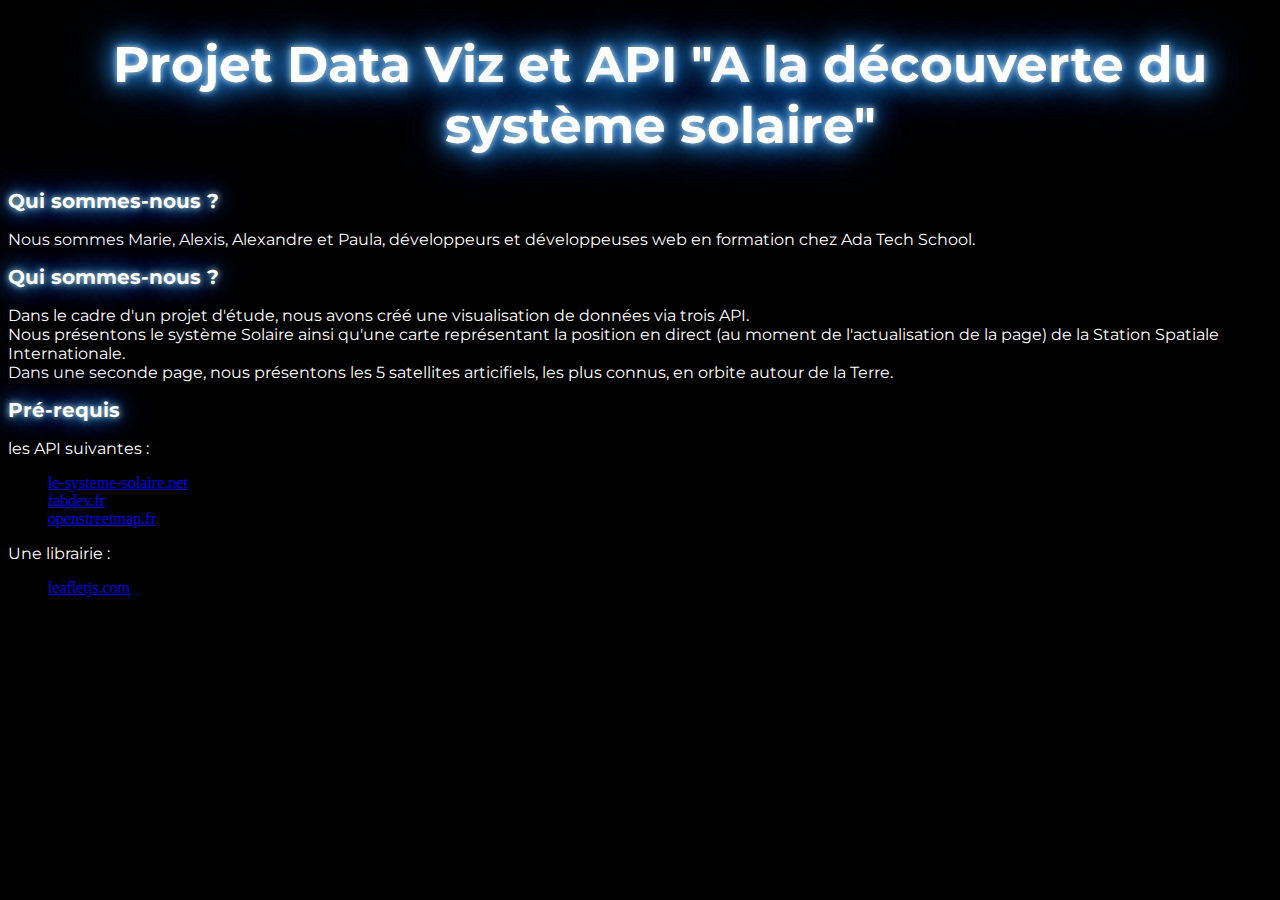
==== a_propos.html @ cdb66827 "mise en forme rapide" ====
<!DOCTYPE HTML>
<html lang="fr">
    <head>
        <meta charset="UTF-8">
        <title>Le système solaire</title>
        <link href="a_propos.css" rel="stylesheet">
        <link href="https://fonts.googleapis.com/css2?family=Montserrat:wght@200&display=swap" rel="stylesheet">
        <link rel="icon" type="image/x-icon" href="images/favicon3.ico">
    </head>
    <body>
        <h1>Projet Data Viz et API "A la découverte du système solaire"</h1>
        <h2 id="presentation">Qui sommes-nous ?</h2>
        <p>Nous sommes Marie, Alexis, Alexandre et Paula, développeurs et développeuses web en formation chez Ada Tech School.</p>
        <h2 id="projet">Qui sommes-nous ?</h2>
        <p>
            Dans le cadre d'un projet d'étude, nous avons créé une visualisation de données via trois API.<br>
            Nous présentons le système Solaire ainsi qu'une carte représentant la position en direct (au moment de l'actualisation de la page) de la Station Spatiale Internationale.<br>
            Dans une seconde page, nous présentons les 5 satellites articifiels, les plus connus, en orbite autour de la Terre.<br>
        </p>
        <h2 id="pre-requis">Pré-requis</h2>
        <p>les API suivantes :</p>
        <ul>
            <li><a href="https://api.le-systeme-solaire.net">le-systeme-solaire.net</a></li>
            <li><a href="https://fabdev.fr/articles/iss-python/">fabdev.fr</a></li>
            <li><a href="https://www.openstreetmap.fr">openstreetmap.fr</a></li>
        </ul>
        <p>Une librairie :</p>
        <ul>
            <li><a href="https://leafletjs.com/">leafletjs.com</a></li>
        </ul>
---- a_propos.css ----
body {
    background-color: black;
}

p {
    color: white;
    font-family: 'Montserrat';
}

h1 {
    text-align: center;
    font-family: 'Montserrat', arial, sans-serif;
    color: white;
    font-size: 50px;
    margin-left: 40px;
    text-shadow:
    0 0 6px rgba(202,228,225,0.92),
    0 0 30px rgba(202,228,225,0.34),
    0 0 12px rgba(30,132,242,0.52),
    0 0 21px rgba(30,132,242,0.92),
    0 0 34px rgba(30,132,242,0.78),
    0 0 54px rgba(30,132,242,0.92);
}

h2 {
        font-family: 'Montserrat', arial, sans-serif;
        color: white;
        font-size: 20px;
        text-shadow:
        0 0 6px rgba(202,228,225,0.92),
        0 0 30px rgba(202,228,225,0.34),
        0 0 12px rgba(30,132,242,0.52),
        0 0 21px rgba(30,132,242,0.92),
        0 0 34px rgba(30,132,242,0.78),
        0 0 54px rgba(30,132,242,0.92);   
}
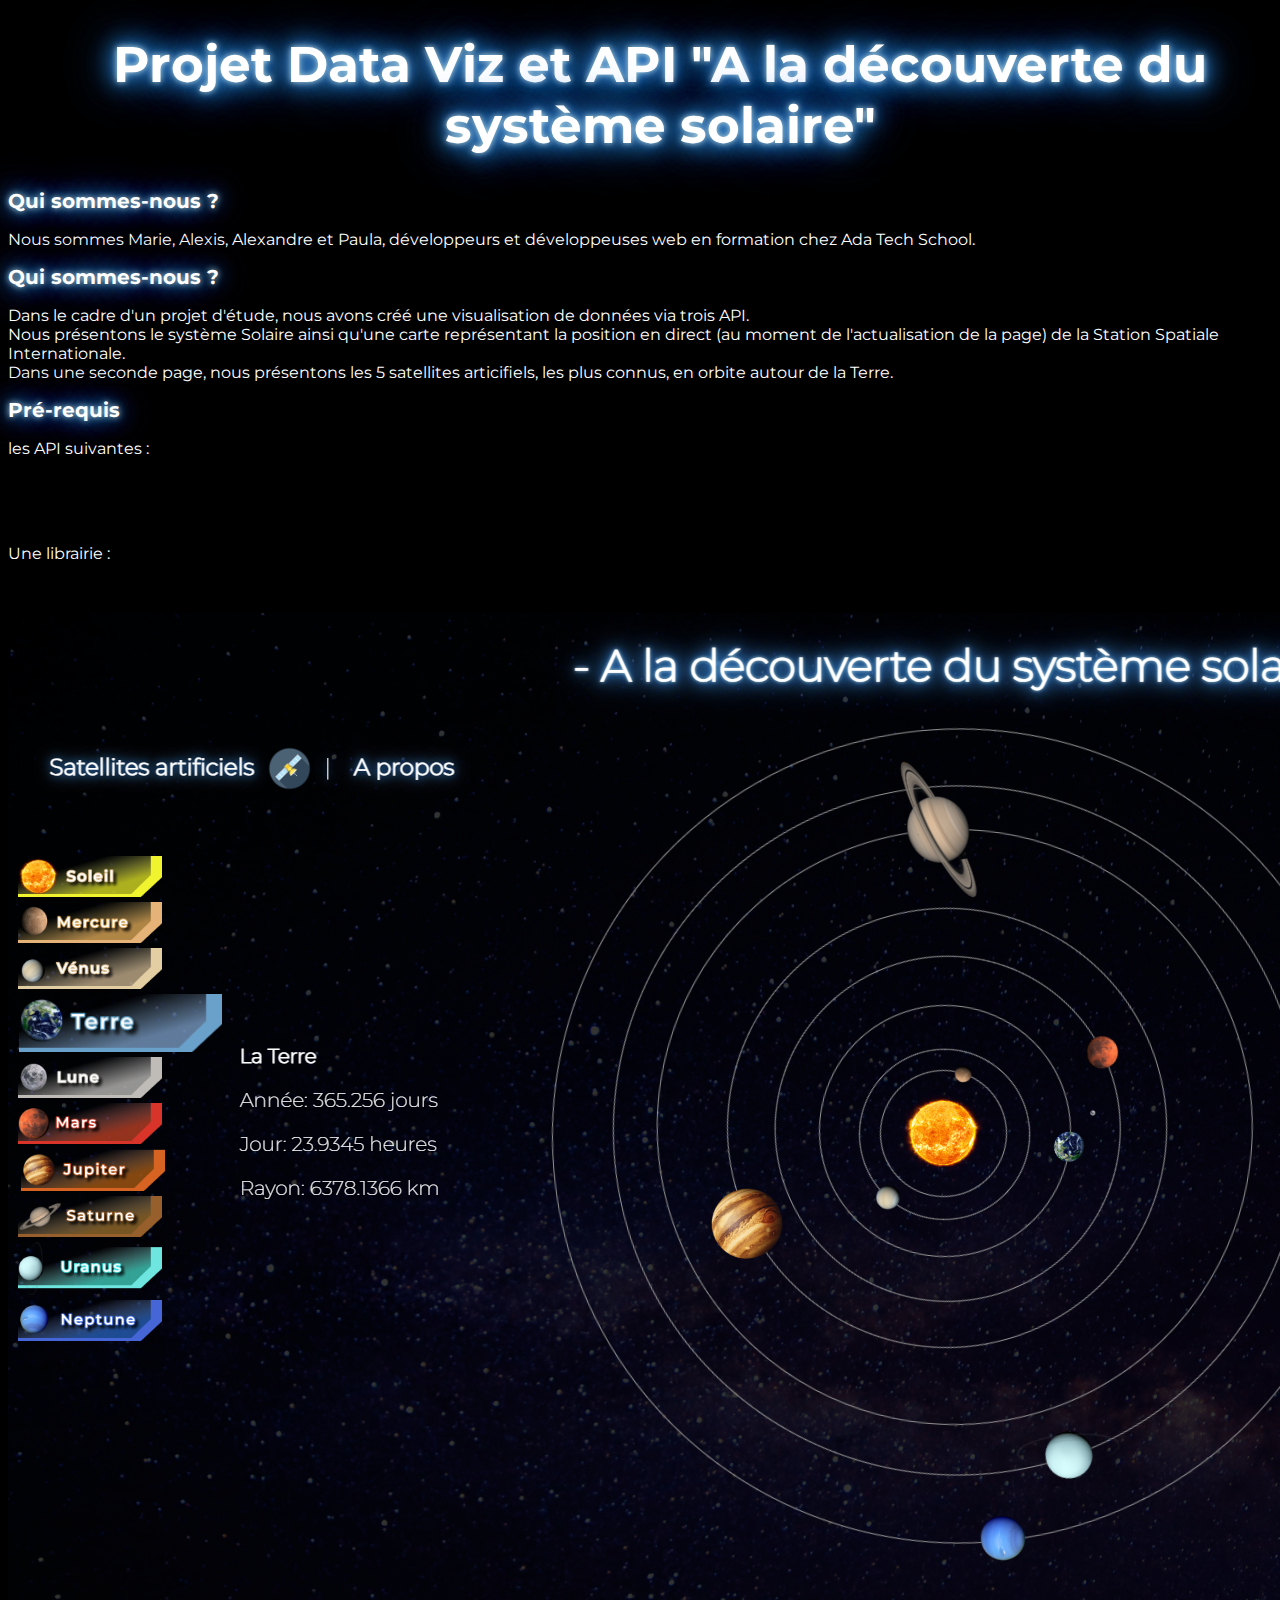
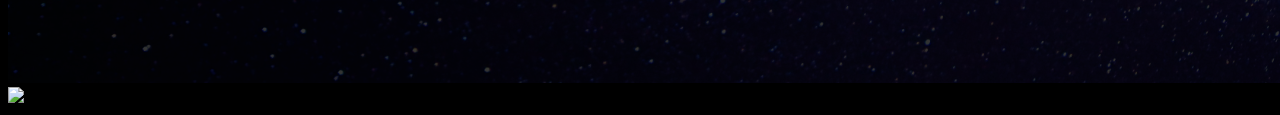
==== commit 21abd63c: "a_propos.html" ====
--- a/a_propos.html
+++ b/a_propos.html
@@ -20,12 +20,13 @@
         <h2 id="pre-requis">Pré-requis</h2>
         <p>les API suivantes :</p>
         <ul>
-            <li><a href="https://api.le-systeme-solaire.net">le-systeme-solaire.net</a></li>
-            <li><a href="https://fabdev.fr/articles/iss-python/">fabdev.fr</a></li>
-            <li><a href="https://www.openstreetmap.fr">openstreetmap.fr</a></li>
+            <li><a href="https://api.le-systeme-solaire.net"></a></li>
+            <li><a href="https://fabdev.fr/articles/iss-python/"></a></li>
+            <li><a href="https://www.openstreetmap.fr"></a></li>
         </ul>
         <p>Une librairie :</p>
         <ul>
-            <li><a href="https://leafletjs.com/">leafletjs.com</a></li>
+            <li><a href="https://leafletjs.com/"></a></li>
         </ul>
-    +        <img src="images/Le-Système-Solaire.png">
+        <img src="images/satellites/Les-satellites-artificiels">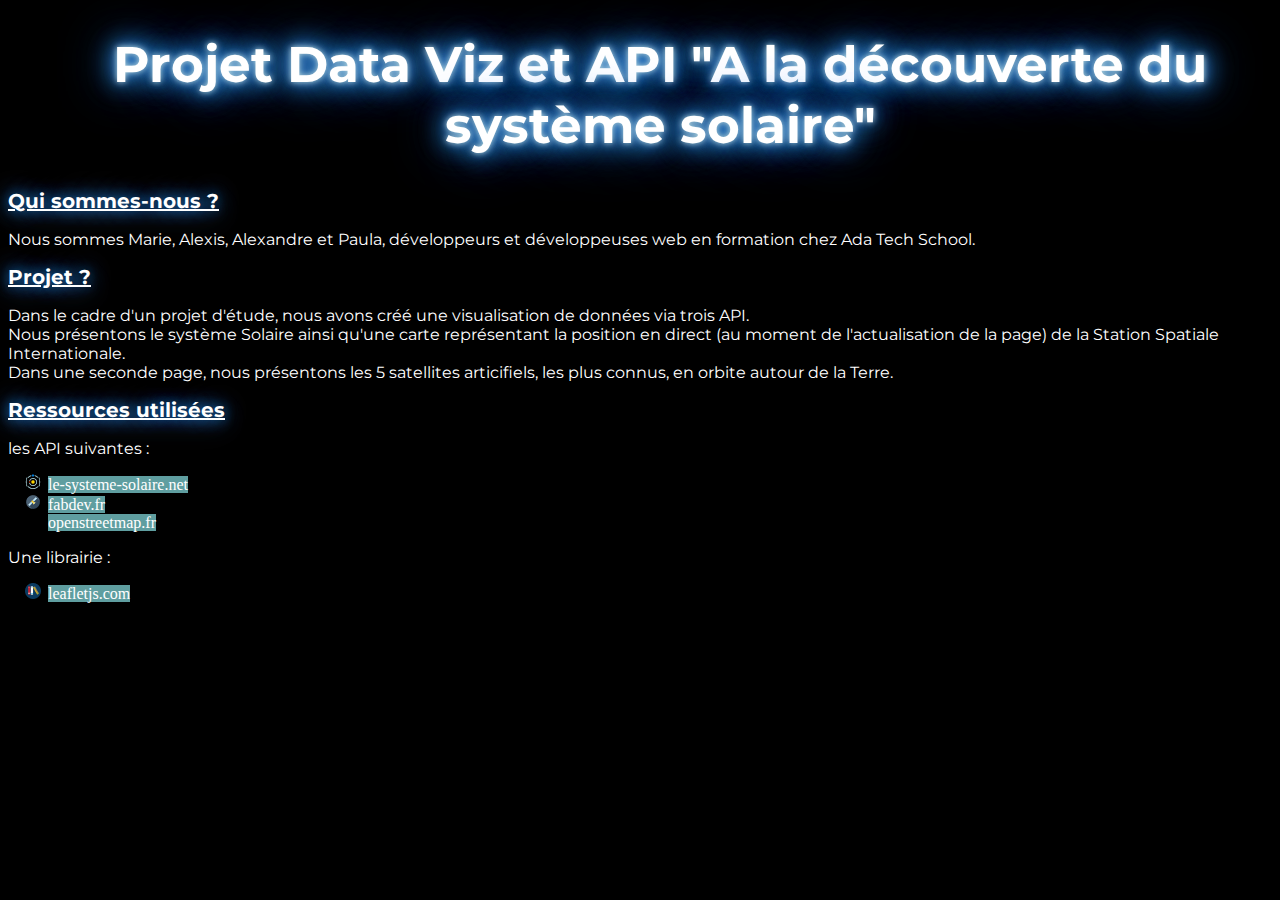
==== commit 9eaa33c4: "style à-propos" ====
--- a/a_propos.html
+++ b/a_propos.html
@@ -11,22 +11,21 @@
         <h1>Projet Data Viz et API "A la découverte du système solaire"</h1>
         <h2 id="presentation">Qui sommes-nous ?</h2>
         <p>Nous sommes Marie, Alexis, Alexandre et Paula, développeurs et développeuses web en formation chez Ada Tech School.</p>
-        <h2 id="projet">Qui sommes-nous ?</h2>
+        <h2 id="projet">Projet ?</h2>
         <p>
             Dans le cadre d'un projet d'étude, nous avons créé une visualisation de données via trois API.<br>
             Nous présentons le système Solaire ainsi qu'une carte représentant la position en direct (au moment de l'actualisation de la page) de la Station Spatiale Internationale.<br>
             Dans une seconde page, nous présentons les 5 satellites articifiels, les plus connus, en orbite autour de la Terre.<br>
         </p>
-        <h2 id="pre-requis">Pré-requis</h2>
+        <h2 id="pre-requis">Ressources utilisées</h2>
         <p>les API suivantes :</p>
-        <ul>
-            <li><a href="https://api.le-systeme-solaire.net"></a></li>
-            <li><a href="https://fabdev.fr/articles/iss-python/"></a></li>
-            <li><a href="https://www.openstreetmap.fr"></a></li>
+        <ul id="api">
+            <li id="syst_sol"><a href="https://api.le-systeme-solaire.net">le-systeme-solaire.net</a></li>
+            <li id="iss_ress"><a href="https://fabdev.fr/articles/iss-python/">fabdev.fr</a></li>
+            <li id="osm"><a href="https://www.openstreetmap.fr">openstreetmap.fr</a></li>
         </ul>
         <p>Une librairie :</p>
         <ul>
-            <li><a href="https://leafletjs.com/"></a></li>
+            <li id="lib"><a href="https://leafletjs.com/">leafletjs.com</a></li>
         </ul>
-        <img src="images/Le-Système-Solaire.png">
-        <img src="images/satellites/Les-satellites-artificiels">+    --- a/a_propos.css
+++ b/a_propos.css
@@ -27,10 +27,34 @@
         color: white;
         font-size: 20px;
         text-shadow:
-        0 0 6px rgba(202,228,225,0.92),
         0 0 30px rgba(202,228,225,0.34),
         0 0 12px rgba(30,132,242,0.52),
-        0 0 21px rgba(30,132,242,0.92),
-        0 0 34px rgba(30,132,242,0.78),
-        0 0 54px rgba(30,132,242,0.92);   
+        0 0 21px rgba(30,132,242,0.92);
+        text-decoration: underline;   
+}
+
+a {
+    background-color: cadetblue;
+    text-decoration: none;
+    color: white
+}
+
+a:link {
+    color: white
+}
+
+#syst_sol {
+    list-style-image: url(images/syst_sol.ico);
+}
+
+#iss_ress {
+    list-style-image: url(images/saticon.ico);
+}
+
+#osm {
+    list-style-image: url(images/favicon.ico);
+}
+
+#lib {
+    list-style-image: url(images/libicon.ico);
 }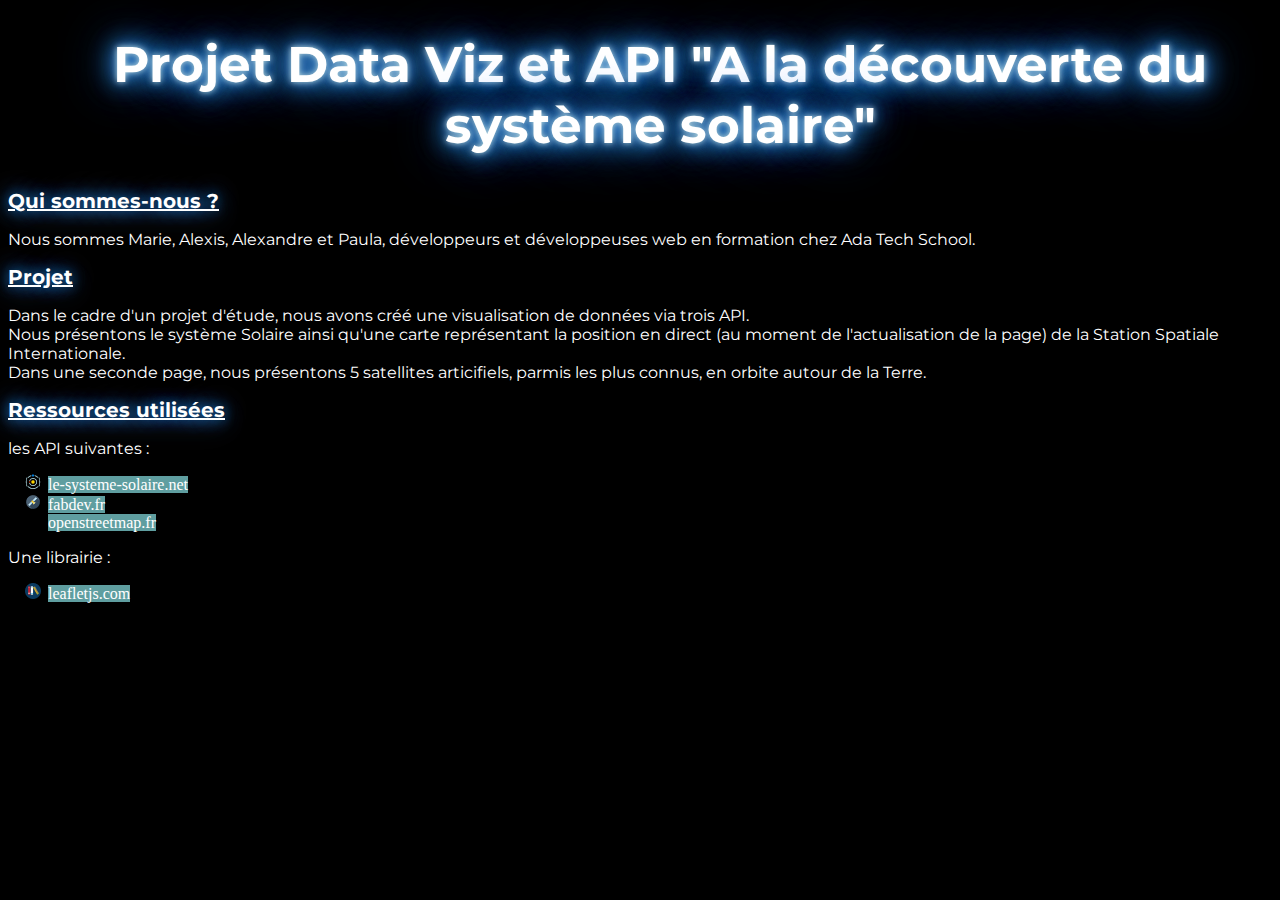
==== commit 279a6e1c: "Quelques petites corrections" ====
--- a/a_propos.html
+++ b/a_propos.html
@@ -11,11 +11,11 @@
         <h1>Projet Data Viz et API "A la découverte du système solaire"</h1>
         <h2 id="presentation">Qui sommes-nous ?</h2>
         <p>Nous sommes Marie, Alexis, Alexandre et Paula, développeurs et développeuses web en formation chez Ada Tech School.</p>
-        <h2 id="projet">Projet ?</h2>
+        <h2 id="projet">Projet</h2>
         <p>
             Dans le cadre d'un projet d'étude, nous avons créé une visualisation de données via trois API.<br>
             Nous présentons le système Solaire ainsi qu'une carte représentant la position en direct (au moment de l'actualisation de la page) de la Station Spatiale Internationale.<br>
-            Dans une seconde page, nous présentons les 5 satellites articifiels, les plus connus, en orbite autour de la Terre.<br>
+            Dans une seconde page, nous présentons 5 satellites articifiels, parmis les plus connus, en orbite autour de la Terre.<br>
         </p>
         <h2 id="pre-requis">Ressources utilisées</h2>
         <p>les API suivantes :</p>
